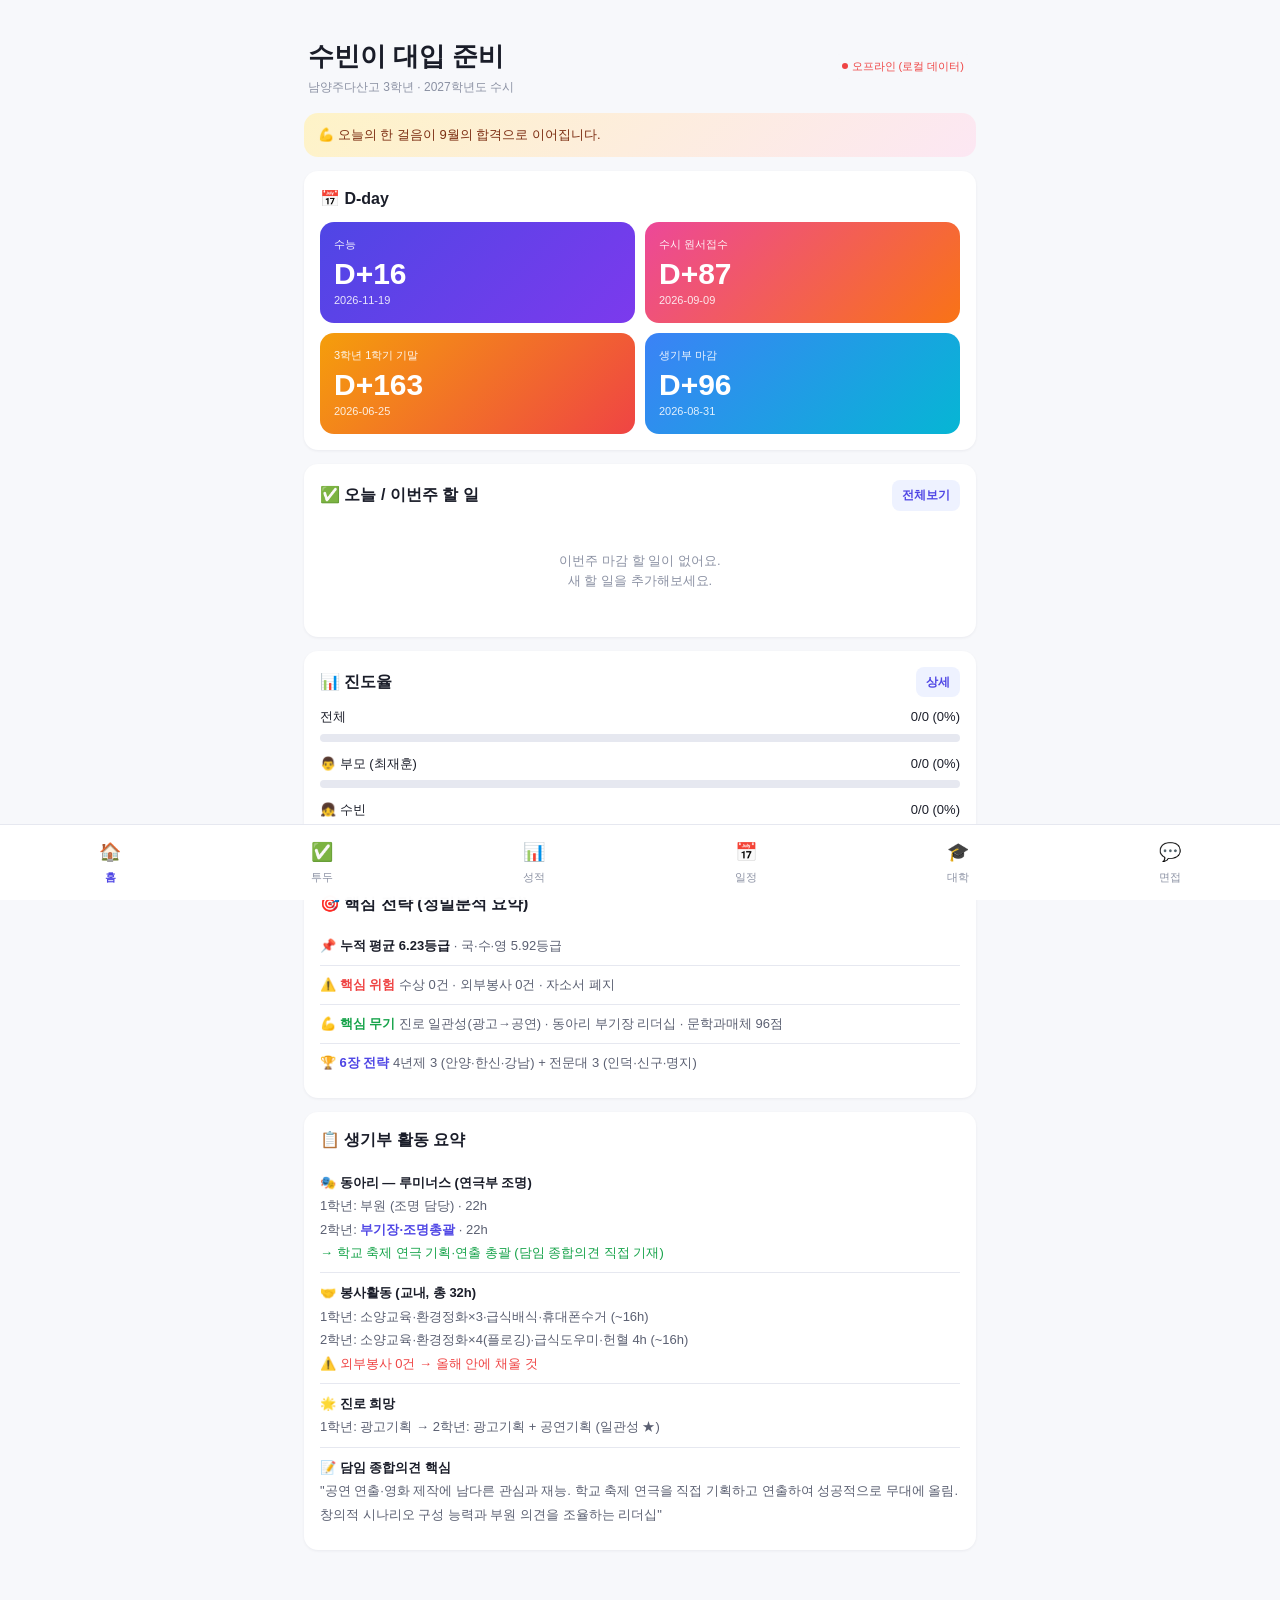
==== index.html @ b7d8e7b8 "feat: 생기부 활동·봉사 반영, 정시 섹션·대학목록 추가, 전문대/4년제 구분 표기" ====
<!doctype html>
<html lang="ko">
<head>
<meta charset="utf-8">
<meta name="viewport" content="width=device-width, initial-scale=1, viewport-fit=cover">
<meta name="theme-color" content="#4f46e5">
<title>수빈 대입 준비</title>
<link rel="stylesheet" href="css/style.css">
<link rel="manifest" href="manifest.json">
<link rel="icon" href="data:image/svg+xml,<svg xmlns='http://www.w3.org/2000/svg' viewBox='0 0 100 100'><text y='80' font-size='80'>🎓</text></svg>">
</head>
<body>
<main class="app">

  <div class="motivate" id="motivate"></div>

  <div class="card">
    <h2>📅 D-day</h2>
    <div class="dday-grid" id="dday-grid"></div>
  </div>

  <div class="card">
    <div class="card-title-row">
      <h2>✅ 오늘 / 이번주 할 일</h2>
      <a href="todo.html" class="btn btn-soft btn-sm">전체보기</a>
    </div>
    <div id="today-todos"></div>
  </div>

  <div class="card">
    <div class="card-title-row">
      <h2>📊 진도율</h2>
      <a href="grades.html" class="btn btn-soft btn-sm">상세</a>
    </div>
    <div id="progress-list"></div>
  </div>

  <div class="card">
    <div class="card-title-row">
      <h2>🎯 핵심 전략 (정밀분석 요약)</h2>
    </div>
    <div style="font-size:13px; line-height:1.7; color:var(--c-text-soft);">
      <div style="padding:8px 0; border-bottom:1px solid var(--c-border);">
        <strong style="color:var(--c-text);">📌 누적 평균 6.23등급</strong> · 국·수·영 5.92등급
      </div>
      <div style="padding:8px 0; border-bottom:1px solid var(--c-border);">
        <strong style="color:var(--c-danger);">⚠️ 핵심 위험</strong> 수상 0건 · 외부봉사 0건 · 자소서 폐지
      </div>
      <div style="padding:8px 0; border-bottom:1px solid var(--c-border);">
        <strong style="color:var(--c-success);">💪 핵심 무기</strong> 진로 일관성(광고→공연) · 동아리 부기장 리더십 · 문학과매체 96점
      </div>
      <div style="padding:8px 0;">
        <strong style="color:var(--c-primary);">🏆 6장 전략</strong> 4년제 3 (안양·한신·강남) + 전문대 3 (인덕·신구·명지)
      </div>
    </div>
  </div>

  <div class="card">
    <h2>📋 생기부 활동 요약</h2>
    <div style="font-size:13px; line-height:1.8; color:var(--c-text-soft);">
      <div style="padding:8px 0; border-bottom:1px solid var(--c-border);">
        <strong style="color:var(--c-text);">🎭 동아리 — 루미너스 (연극부 조명)</strong><br>
        1학년: 부원 (조명 담당) · 22h<br>
        2학년: <span style="color:var(--c-primary); font-weight:600;">부기장·조명총괄</span> · 22h<br>
        <span style="color:var(--c-success);">→ 학교 축제 연극 기획·연출 총괄 (담임 종합의견 직접 기재)</span>
      </div>
      <div style="padding:8px 0; border-bottom:1px solid var(--c-border);">
        <strong style="color:var(--c-text);">🤝 봉사활동 (교내, 총 32h)</strong><br>
        1학년: 소양교육·환경정화×3·급식배식·휴대폰수거 (~16h)<br>
        2학년: 소양교육·환경정화×4(플로깅)·급식도우미·헌혈 4h (~16h)<br>
        <span style="color:var(--c-danger);">⚠️ 외부봉사 0건 → 올해 안에 채울 것</span>
      </div>
      <div style="padding:8px 0; border-bottom:1px solid var(--c-border);">
        <strong style="color:var(--c-text);">🌟 진로 희망</strong><br>
        1학년: 광고기획 → 2학년: 광고기획 + 공연기획 (일관성 ★)
      </div>
      <div style="padding:8px 0;">
        <strong style="color:var(--c-text);">📝 담임 종합의견 핵심</strong><br>
        "공연 연출·영화 제작에 남다른 관심과 재능. 학교 축제 연극을 직접 기획하고 연출하여 성공적으로 무대에 올림. 창의적 시나리오 구성 능력과 부원 의견을 조율하는 리더십"
      </div>
    </div>
  </div>

</main>

<script src="js/config.js"></script>
<script src="js/app.js"></script>
<script>
(async function() {
  App.renderHeader('수빈이 대입 준비', '남양주다산고 3학년 · 2027학년도 수시');
  App.renderTabbar('home');

  // 동기부여 메시지
  const motivates = [
    '💪 오늘의 한 걸음이 9월의 합격으로 이어집니다.',
    '🌱 6등급도 진로 스토리가 있으면 충분합니다.',
    '✨ 엄마·아빠가 함께 가는 길이에요. 혼자가 아닙니다.',
    '🎯 면접이 곧 자소서. 준비된 만큼 보입니다.',
    '📚 어제보다 한 줄만 더 — 그게 기적의 시작.'
  ];
  document.getElementById('motivate').textContent =
    motivates[new Date().getDate() % motivates.length];

  // D-day
  const ddays = [
    { lbl: '수능', date: CONFIG.EXAM_DATE, cls: 'dday' },
    { lbl: '수시 원서접수', date: CONFIG.WONSEO_DATE, cls: 'dday alt' },
    { lbl: '3학년 1학기 기말', date: CONFIG.GIMAL_DATE, cls: 'dday warn' },
    { lbl: '생기부 마감', date: CONFIG.SAENGGIBU_DEADLINE, cls: 'dday cool' }
  ];
  document.getElementById('dday-grid').innerHTML = ddays.map(d => {
    const n = App.daysTo(d.date);
    const tag = n > 0 ? `D-${n}` : n === 0 ? 'D-DAY' : `D+${-n}`;
    return `<div class="${d.cls}">
      <div class="dday-label">${d.lbl}</div>
      <div class="dday-num">${tag}</div>
      <div class="dday-date">${d.date}</div>
    </div>`;
  }).join('');

  // 오늘/이번주 할 일
  const todos = await App.load('todos');
  const today = new Date(); today.setHours(0,0,0,0);
  const wk = new Date(today); wk.setDate(today.getDate() + 7);
  const upcoming = (todos || [])
    .filter(t => !(t.done === true || t.done === 'TRUE' || t.done === 'true'))
    .filter(t => {
      if (!t.due) return false;
      const d = new Date(t.due);
      return d >= today && d <= wk;
    })
    .sort((a,b) => new Date(a.due) - new Date(b.due))
    .slice(0, 6);
  const tEl = document.getElementById('today-todos');
  if (!upcoming.length) {
    tEl.innerHTML = '<div class="empty">이번주 마감 할 일이 없어요.<br>새 할 일을 추가해보세요.</div>';
  } else {
    tEl.innerHTML = upcoming.map(t => {
      const dleft = App.daysTo(t.due);
      const tagCls = dleft <= 1 ? 'tag-urgent' : dleft <= 3 ? 'tag-soon' : 'tag-normal';
      const tagTxt = dleft === 0 ? '오늘' : dleft < 0 ? `${-dleft}일 지남` : `D-${dleft}`;
      return `<div class="todo-item">
        <div class="todo-content">
          <div class="todo-title">${t.title}</div>
          <div class="todo-meta">
            <span class="tag tag-cat">${t.who}</span>
            <span class="tag tag-cat">${t.category || ''}</span>
            <span class="tag ${tagCls}">${tagTxt}</span>
          </div>
        </div>
      </div>`;
    }).join('');
  }

  // 진도율 (부모 / 수빈 / 카테고리별)
  const total = todos.length;
  const done = todos.filter(t => t.done === true || t.done === 'TRUE' || t.done === 'true').length;
  const byWho = {
    '부모': todos.filter(t => t.who === '부모'),
    '수빈': todos.filter(t => t.who === '수빈')
  };
  const rows = [
    ['전체', done, total],
    ['👨 부모 (최재훈)', byWho['부모'].filter(t => t.done === true || t.done === 'TRUE' || t.done === 'true').length, byWho['부모'].length],
    ['👧 수빈', byWho['수빈'].filter(t => t.done === true || t.done === 'TRUE' || t.done === 'true').length, byWho['수빈'].length]
  ];
  document.getElementById('progress-list').innerHTML = rows.map(([lbl, d, t]) => {
    const pct = t ? Math.round(d / t * 100) : 0;
    return `<div style="margin-bottom:12px;">
      <div class="progress-row"><span>${lbl}</span><span>${d}/${t} (${pct}%)</span></div>
      <div class="progress-bar"><div class="progress-fill" style="width:${pct}%"></div></div>
    </div>`;
  }).join('');
})();
</script>
</body>
</html>
---- css/style.css ----
/* ===== 디자인 토큰 ===== */
:root {
  --c-bg: #f7f8fb;
  --c-card: #ffffff;
  --c-text: #1a1d29;
  --c-text-soft: #5b6072;
  --c-text-mute: #8b91a3;
  --c-border: #e6e8f0;
  --c-primary: #4f46e5;
  --c-primary-soft: #eef2ff;
  --c-success: #16a34a;
  --c-warn: #f59e0b;
  --c-danger: #ef4444;
  --c-pink: #ec4899;
  --c-blue: #3b82f6;
  --shadow-sm: 0 1px 3px rgba(20, 24, 50, 0.06);
  --shadow-md: 0 4px 16px rgba(20, 24, 50, 0.08);
  --r-sm: 8px;
  --r-md: 14px;
  --r-lg: 20px;
}

* { box-sizing: border-box; }
html, body {
  margin: 0; padding: 0;
  background: var(--c-bg);
  color: var(--c-text);
  font-family: -apple-system, BlinkMacSystemFont, "Pretendard", "Apple SD Gothic Neo", "Noto Sans KR", sans-serif;
  font-size: 15px;
  line-height: 1.55;
  -webkit-tap-highlight-color: transparent;
}
a { color: inherit; text-decoration: none; }
button { font-family: inherit; cursor: pointer; }
input, textarea, select { font-family: inherit; font-size: 15px; }

/* ===== 레이아웃 ===== */
.app {
  max-width: 720px;
  margin: 0 auto;
  padding: 16px 14px 90px;
  min-height: 100vh;
}
.header {
  display: flex; align-items: center; justify-content: space-between;
  padding: 8px 4px 16px;
}
.header-title { font-size: 22px; font-weight: 700; }
.header-sub { font-size: 12px; color: var(--c-text-mute); margin-top: 2px; }

/* ===== 하단 탭바 ===== */
.tabbar {
  position: fixed; left: 0; right: 0; bottom: 0;
  background: rgba(255,255,255,0.96);
  backdrop-filter: blur(12px);
  border-top: 1px solid var(--c-border);
  display: flex; justify-content: space-around;
  padding: 6px 4px calc(6px + env(safe-area-inset-bottom));
  z-index: 50;
}
.tabbar a {
  flex: 1;
  display: flex; flex-direction: column; align-items: center; gap: 2px;
  padding: 8px 2px;
  font-size: 11px; color: var(--c-text-mute);
  border-radius: 10px;
}
.tabbar a .ic { font-size: 18px; }
.tabbar a.active { color: var(--c-primary); font-weight: 600; }

/* ===== 카드 ===== */
.card {
  background: var(--c-card);
  border-radius: var(--r-md);
  padding: 16px;
  box-shadow: var(--shadow-sm);
  margin-bottom: 14px;
}
.card h2 { margin: 0 0 10px; font-size: 16px; }
.card-title-row {
  display: flex; align-items: center; justify-content: space-between;
  margin-bottom: 10px;
}
.card-title-row h2 { margin: 0; }

/* ===== D-day ===== */
.dday-grid { display: grid; grid-template-columns: 1fr 1fr; gap: 10px; }
.dday {
  background: linear-gradient(135deg, var(--c-primary) 0%, #7c3aed 100%);
  color: #fff; border-radius: var(--r-md); padding: 14px;
}
.dday.alt { background: linear-gradient(135deg, var(--c-pink) 0%, #f97316 100%); }
.dday.warn { background: linear-gradient(135deg, var(--c-warn) 0%, #ef4444 100%); }
.dday.cool { background: linear-gradient(135deg, var(--c-blue) 0%, #06b6d4 100%); }
.dday-label { font-size: 11px; opacity: 0.92; }
.dday-num { font-size: 30px; font-weight: 800; line-height: 1.1; margin-top: 4px; }
.dday-date { font-size: 11px; opacity: 0.86; margin-top: 2px; }

/* ===== 진도율 ===== */
.progress-row { display: flex; justify-content: space-between; margin-bottom: 6px; font-size: 13px; }
.progress-bar {
  width: 100%; height: 8px; border-radius: 4px;
  background: var(--c-border); overflow: hidden;
}
.progress-fill {
  height: 100%; background: var(--c-primary);
  transition: width 0.4s ease;
}

/* ===== 투두 ===== */
.tab-toggle {
  display: flex; gap: 6px;
  background: var(--c-primary-soft);
  border-radius: 12px; padding: 4px;
  margin-bottom: 14px;
}
.tab-toggle button {
  flex: 1; padding: 9px 0;
  border: none; background: transparent;
  font-weight: 600; font-size: 14px;
  border-radius: 8px;
  color: var(--c-text-soft);
  transition: all 0.2s;
}
.tab-toggle button.active {
  background: #fff;
  color: var(--c-primary);
  box-shadow: var(--shadow-sm);
}

.todo-item {
  display: flex; align-items: flex-start; gap: 10px;
  padding: 12px 0;
  border-bottom: 1px solid var(--c-border);
}
.todo-item:last-child { border-bottom: none; }
.todo-check {
  flex-shrink: 0;
  width: 22px; height: 22px;
  border-radius: 6px;
  border: 2px solid var(--c-border);
  display: flex; align-items: center; justify-content: center;
  cursor: pointer;
  background: #fff;
  margin-top: 1px;
}
.todo-check.checked {
  background: var(--c-primary);
  border-color: var(--c-primary);
  color: #fff;
}
.todo-content { flex: 1; min-width: 0; }
.todo-title { font-size: 14px; font-weight: 500; }
.todo-item.done .todo-title { color: var(--c-text-mute); text-decoration: line-through; }
.todo-meta { font-size: 11px; color: var(--c-text-mute); margin-top: 3px; display: flex; gap: 6px; align-items: center; flex-wrap: wrap; }
.tag {
  display: inline-block; padding: 2px 7px; border-radius: 8px;
  font-size: 10px; font-weight: 600;
}
.tag-urgent { background: #fee2e2; color: #b91c1c; }
.tag-soon { background: #fef3c7; color: #92400e; }
.tag-normal { background: #e0e7ff; color: #3730a3; }
.tag-done { background: #dcfce7; color: #166534; }
.tag-cat { background: #f3f4f6; color: #4b5563; }

.todo-add-row {
  display: flex; gap: 8px; margin-top: 10px;
}
.todo-add-row input {
  flex: 1; padding: 10px 12px;
  border: 1px solid var(--c-border); border-radius: 8px;
  background: #fff;
}
.btn {
  padding: 10px 16px;
  border: none; border-radius: 8px;
  background: var(--c-primary); color: #fff;
  font-weight: 600; font-size: 14px;
}
.btn-soft { background: var(--c-primary-soft); color: var(--c-primary); }
.btn-ghost { background: transparent; color: var(--c-text-soft); border: 1px solid var(--c-border); }
.btn-sm { padding: 6px 10px; font-size: 12px; }

/* ===== 성적 ===== */
.grade-grid { display: grid; grid-template-columns: 1fr 1fr; gap: 10px; }
.grade-box {
  background: var(--c-primary-soft); border-radius: var(--r-md);
  padding: 12px; text-align: center;
}
.grade-box .lbl { font-size: 11px; color: var(--c-text-soft); }
.grade-box .val { font-size: 22px; font-weight: 800; color: var(--c-primary); }
.grade-table { width: 100%; border-collapse: collapse; font-size: 13px; }
.grade-table th, .grade-table td {
  padding: 8px 6px; border-bottom: 1px solid var(--c-border);
  text-align: center;
}
.grade-table th { background: #f9fafb; font-size: 12px; color: var(--c-text-soft); }
.grade-table td.subj { text-align: left; font-weight: 500; }
.g-good { color: var(--c-success); font-weight: 700; }
.g-mid { color: var(--c-warn); font-weight: 700; }
.g-bad { color: var(--c-danger); font-weight: 700; }

.chart-wrap { position: relative; height: 220px; }

/* ===== 캘린더 ===== */
.cal-nav { display: flex; justify-content: space-between; align-items: center; margin-bottom: 10px; }
.cal-nav button { background: transparent; border: 1px solid var(--c-border); border-radius: 8px; padding: 6px 12px; }
.cal-grid { display: grid; grid-template-columns: repeat(7, 1fr); gap: 4px; }
.cal-cell {
  aspect-ratio: 1;
  background: #fff;
  border: 1px solid var(--c-border);
  border-radius: 8px;
  padding: 4px;
  font-size: 11px;
  position: relative;
  display: flex; flex-direction: column;
}
.cal-cell.today { background: var(--c-primary); color: #fff; border-color: var(--c-primary); }
.cal-cell .dot { width: 5px; height: 5px; border-radius: 50%; background: var(--c-primary); position: absolute; bottom: 4px; left: 50%; transform: translateX(-50%); }
.cal-cell.today .dot { background: #fff; }
.cal-cell.empty { background: transparent; border: none; }
.cal-head { display: grid; grid-template-columns: repeat(7, 1fr); gap: 4px; margin-bottom: 4px; }
.cal-head div { text-align: center; font-size: 11px; color: var(--c-text-mute); padding: 4px; }
.cal-sat { color: var(--c-blue); }
.cal-sun { color: var(--c-danger); }

/* ===== 대학 카드 ===== */
.univ-card {
  background: #fff; border-radius: var(--r-md); padding: 16px;
  border-left: 4px solid var(--c-primary);
  margin-bottom: 12px; box-shadow: var(--shadow-sm);
}
.univ-card.tier-soshin { border-left-color: var(--c-pink); }
.univ-card.tier-jeokjeong { border-left-color: var(--c-warn); }
.univ-card.tier-anjun { border-left-color: var(--c-success); }
.univ-head { display: flex; justify-content: space-between; align-items: flex-start; gap: 8px; }
.univ-name { font-size: 17px; font-weight: 700; }
.univ-major { font-size: 13px; color: var(--c-text-soft); margin-top: 2px; }
.univ-tier {
  font-size: 11px; padding: 4px 8px; border-radius: 8px;
  font-weight: 700; flex-shrink: 0;
}
.tier-soshin .univ-tier { background: #fce7f3; color: #be185d; }
.tier-jeokjeong .univ-tier { background: #fef3c7; color: #92400e; }
.tier-anjun .univ-tier { background: #dcfce7; color: #166534; }
.univ-info { display: grid; grid-template-columns: 1fr 1fr; gap: 8px; margin-top: 10px; font-size: 12px; }
.univ-info .lbl { color: var(--c-text-mute); }
.univ-info .val { font-weight: 600; }
.univ-note { margin-top: 10px; font-size: 12px; color: var(--c-text-soft); padding: 8px 10px; background: #f9fafb; border-radius: 8px; }

/* ===== 면접 Q&A ===== */
.qa-item {
  background: #fff; border-radius: var(--r-md); padding: 14px;
  margin-bottom: 10px; box-shadow: var(--shadow-sm);
}
.qa-q { font-weight: 700; font-size: 14px; margin-bottom: 6px; }
.qa-q::before { content: "Q. "; color: var(--c-primary); }
.qa-a { font-size: 13px; color: var(--c-text-soft); line-height: 1.7; padding-left: 18px; position: relative; }
.qa-a::before { content: "A."; color: var(--c-pink); font-weight: 700; position: absolute; left: 0; }
.qa-tag { display: inline-block; font-size: 10px; padding: 2px 7px; background: #f3f4f6; border-radius: 6px; color: var(--c-text-soft); margin-top: 6px; }

/* ===== 동기부여 띠 ===== */
.motivate {
  background: linear-gradient(135deg, #fef3c7, #fce7f3);
  border-radius: var(--r-md); padding: 12px 14px;
  font-size: 13px; color: #7c2d12;
  margin-bottom: 14px;
}

/* ===== 동기화 상태 ===== */
.sync-status {
  display: inline-flex; align-items: center; gap: 4px;
  font-size: 11px; color: var(--c-text-mute);
  padding: 4px 8px; background: var(--c-bg); border-radius: 6px;
}
.sync-status.ok { color: var(--c-success); }
.sync-status.err { color: var(--c-danger); }
.sync-dot { width: 6px; height: 6px; border-radius: 50%; background: currentColor; }

/* 빈 상태 */
.empty {
  text-align: center; padding: 30px 10px;
  color: var(--c-text-mute); font-size: 13px;
}

/* 데스크탑에서도 깔끔하게 */
@media (min-width: 768px) {
  .app { padding: 28px 24px 90px; }
  .header-title { font-size: 26px; }
  body { font-size: 16px; }
}

/* 다크모드 (시스템 따라가기) */
@media (prefers-color-scheme: dark) {
  :root {
    --c-bg: #0f1117;
    --c-card: #1a1d29;
    --c-text: #e6e8f0;
    --c-text-soft: #9ca3af;
    --c-text-mute: #6b7280;
    --c-border: #2a2e3d;
    --c-primary-soft: #1e1b4b;
  }
  .tabbar { background: rgba(15, 17, 23, 0.96); }
  .grade-table th { background: #15171f; }
  .univ-note, .empty { background: #15171f; }
  .cal-cell { background: #15171f; }
  .todo-add-row input, .btn-ghost { background: #15171f; color: var(--c-text); }
}
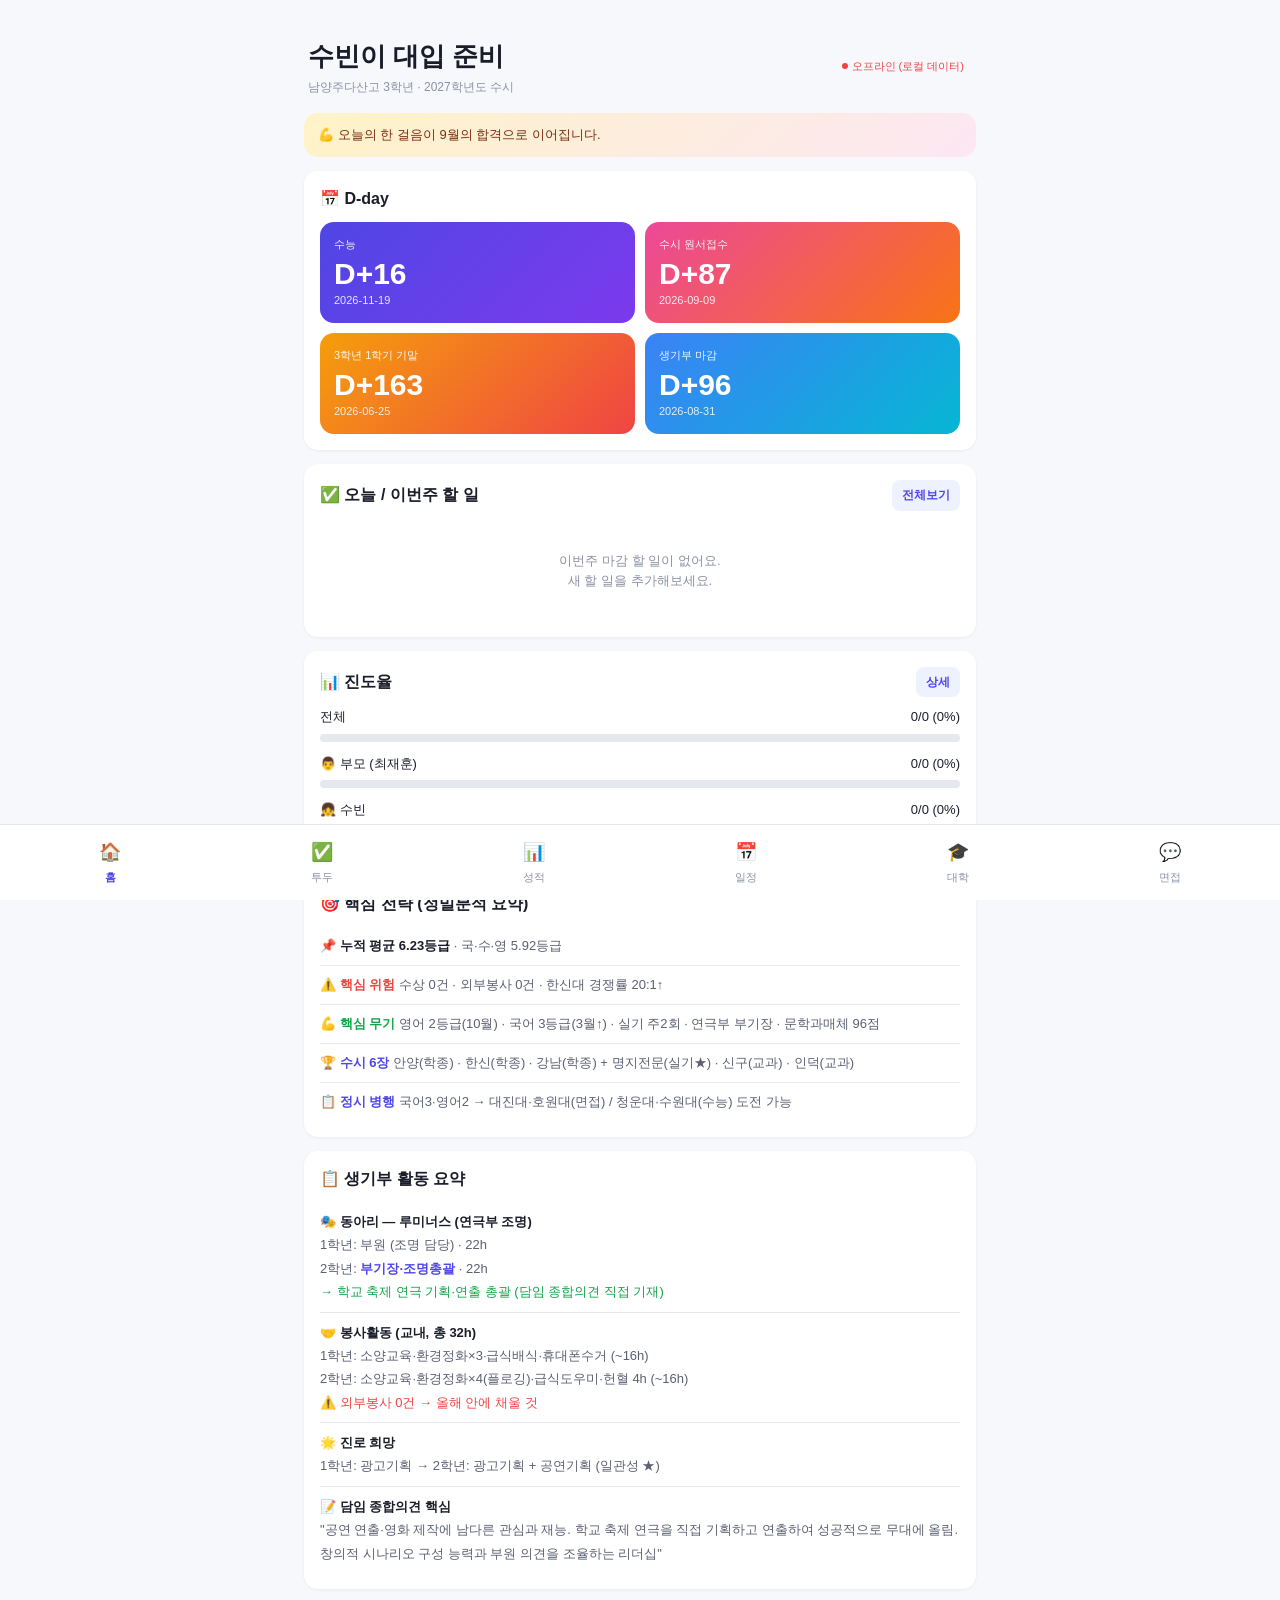
==== commit deaca1c9: "feat: 모의고사 성적 반영, 실기 전략 추가, 대학별 실제 입시 분석" ====
--- a/index.html
+++ b/index.html
@@ -44,13 +44,16 @@
         <strong style="color:var(--c-text);">📌 누적 평균 6.23등급</strong> · 국·수·영 5.92등급
       </div>
       <div style="padding:8px 0; border-bottom:1px solid var(--c-border);">
-        <strong style="color:var(--c-danger);">⚠️ 핵심 위험</strong> 수상 0건 · 외부봉사 0건 · 자소서 폐지
+        <strong style="color:var(--c-danger);">⚠️ 핵심 위험</strong> 수상 0건 · 외부봉사 0건 · 한신대 경쟁률 20:1↑
       </div>
       <div style="padding:8px 0; border-bottom:1px solid var(--c-border);">
-        <strong style="color:var(--c-success);">💪 핵심 무기</strong> 진로 일관성(광고→공연) · 동아리 부기장 리더십 · 문학과매체 96점
+        <strong style="color:var(--c-success);">💪 핵심 무기</strong> 영어 2등급(10월) · 국어 3등급(3월↑) · 실기 주2회 · 연극부 부기장 · 문학과매체 96점
+      </div>
+      <div style="padding:8px 0; border-bottom:1px solid var(--c-border);">
+        <strong style="color:var(--c-primary);">🏆 수시 6장</strong> 안양(학종) · 한신(학종) · 강남(학종) + 명지전문(실기★) · 신구(교과) · 인덕(교과)
       </div>
       <div style="padding:8px 0;">
-        <strong style="color:var(--c-primary);">🏆 6장 전략</strong> 4년제 3 (안양·한신·강남) + 전문대 3 (인덕·신구·명지)
+        <strong style="color:var(--c-primary);">📋 정시 병행</strong> 국어3·영어2 → 대진대·호원대(면접) / 청운대·수원대(수능) 도전 가능
       </div>
     </div>
   </div>
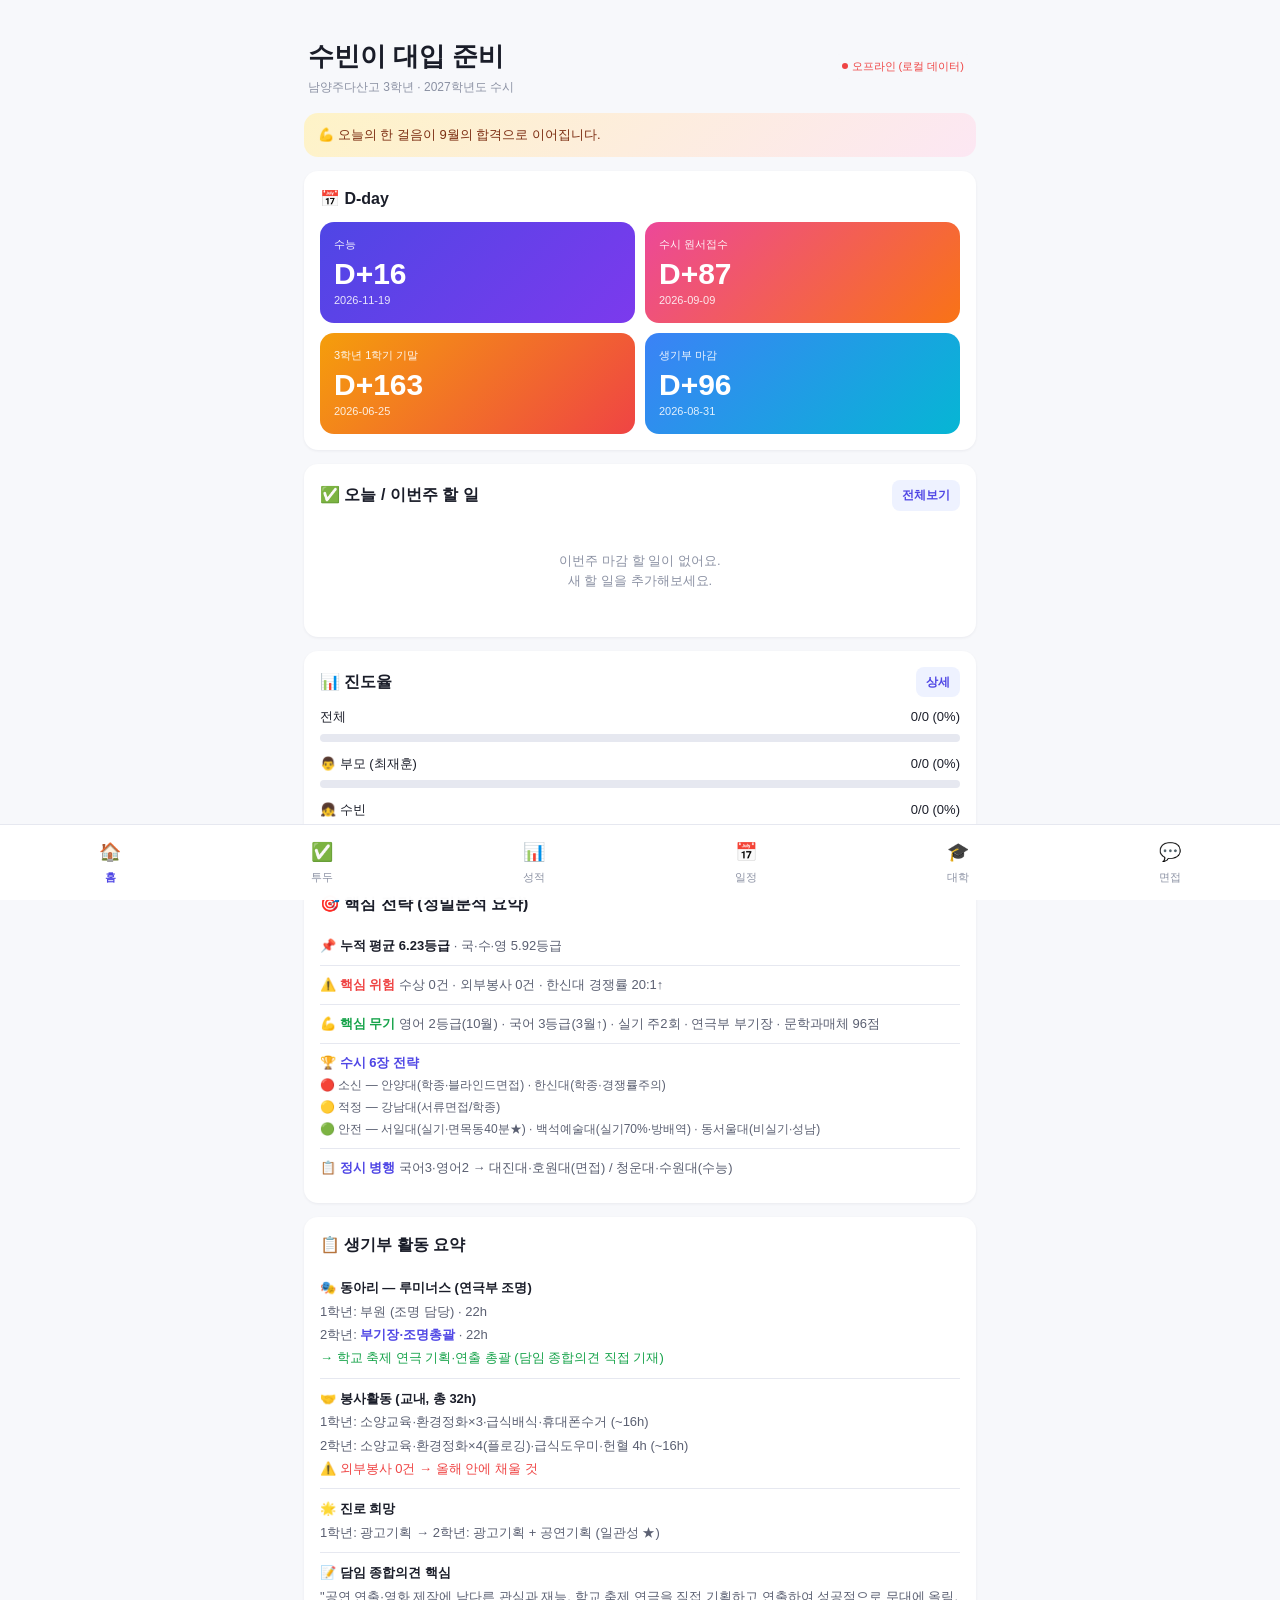
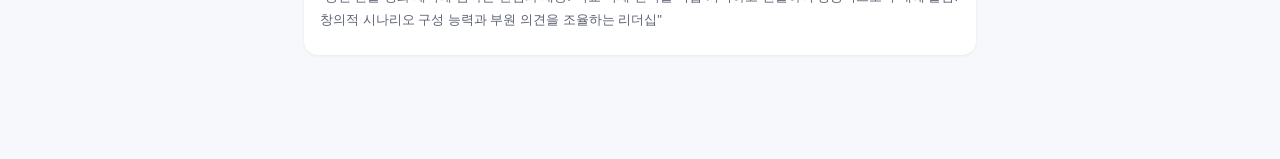
==== commit cdf49e13: "feat: 6장 전략 전면 개정 (서일대·백석예술대·동서울대 추가, 위치·통학시간 반영)" ====
--- a/index.html
+++ b/index.html
@@ -50,10 +50,13 @@
         <strong style="color:var(--c-success);">💪 핵심 무기</strong> 영어 2등급(10월) · 국어 3등급(3월↑) · 실기 주2회 · 연극부 부기장 · 문학과매체 96점
       </div>
       <div style="padding:8px 0; border-bottom:1px solid var(--c-border);">
-        <strong style="color:var(--c-primary);">🏆 수시 6장</strong> 안양(학종) · 한신(학종) · 강남(학종) + 명지전문(실기★) · 신구(교과) · 인덕(교과)
+        <strong style="color:var(--c-primary);">🏆 수시 6장 전략</strong><br>
+        <span style="font-size:12px;">🔴 소신 — 안양대(학종·블라인드면접) · 한신대(학종·경쟁률주의)<br>
+        🟡 적정 — 강남대(서류면접/학종)<br>
+        🟢 안전 — 서일대(실기·면목동40분★) · 백석예술대(실기70%·방배역) · 동서울대(비실기·성남)</span>
       </div>
       <div style="padding:8px 0;">
-        <strong style="color:var(--c-primary);">📋 정시 병행</strong> 국어3·영어2 → 대진대·호원대(면접) / 청운대·수원대(수능) 도전 가능
+        <strong style="color:var(--c-primary);">📋 정시 병행</strong> 국어3·영어2 → 대진대·호원대(면접) / 청운대·수원대(수능)
       </div>
     </div>
   </div>
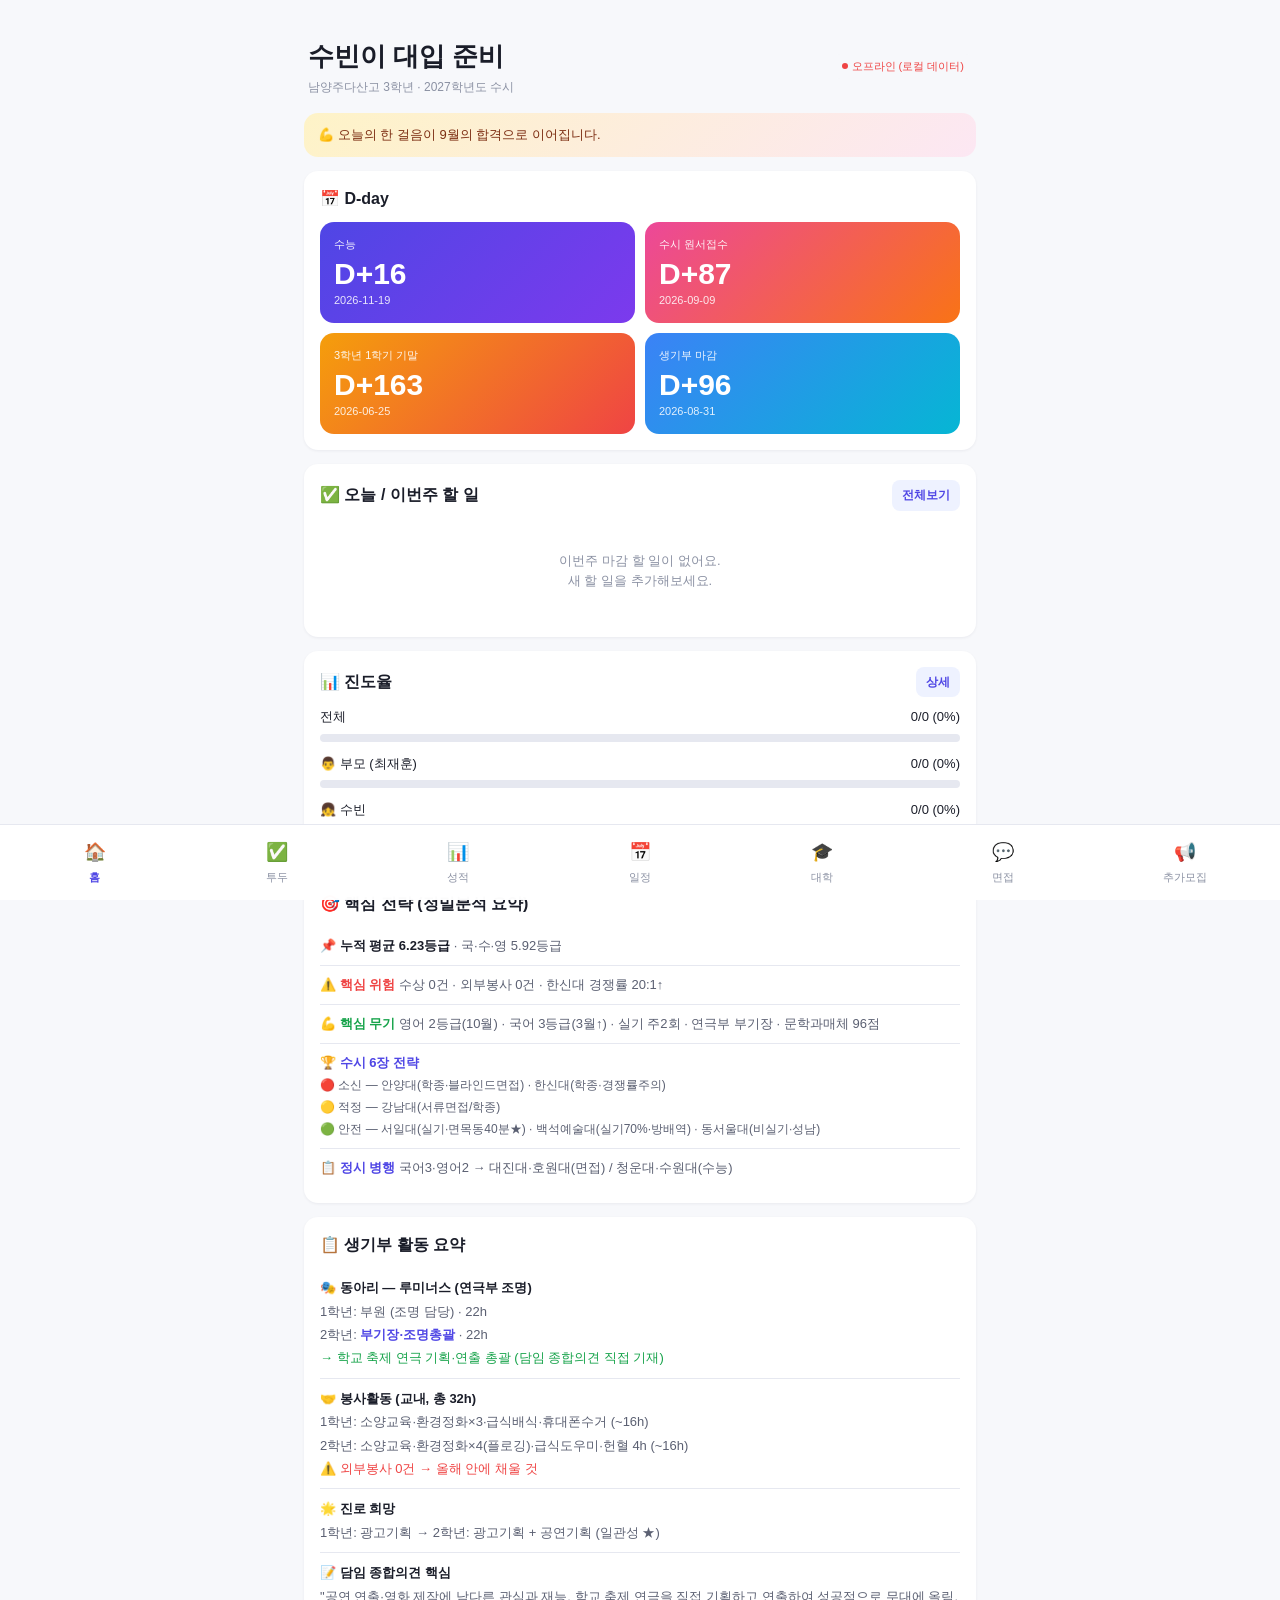
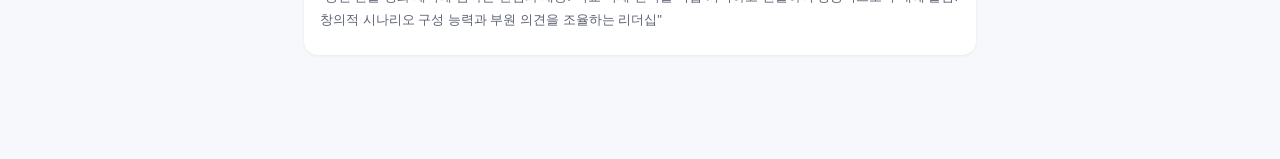
==== commit 2a4e9271: "전국 대학 추가모집 알리미 페이지 추가 학과·지역 무관하게 전국 대학 추가모집 공고를 모아 보여주는 supplementary.html 신설 — 지역/최신순 필터, 전형절차·접수기간" ====
--- a/index.html
+++ b/index.html
@@ -14,6 +14,14 @@
 
   <div class="motivate" id="motivate"></div>
 
+  <div class="card" id="supp-alert" hidden style="background:#fef2f2; border:1px solid #fecaca;">
+    <div class="card-title-row">
+      <h2 style="color:#991b1b;">📢 새 추가모집 공고</h2>
+      <a href="supplementary.html" class="btn btn-soft btn-sm">확인하기</a>
+    </div>
+    <div id="supp-alert-body" style="font-size:13px; color:#7f1d1d;"></div>
+  </div>
+
   <div class="card">
     <h2>📅 D-day</h2>
     <div class="dday-grid" id="dday-grid"></div>
@@ -106,6 +114,20 @@
   ];
   document.getElementById('motivate').textContent =
     motivates[new Date().getDate() % motivates.length];
+
+  // 새 추가모집 공고 배너 (최근 2일 내 발견된 공고가 있으면 표시)
+  const supp = await App.load('supplementary');
+  const newSupp = (supp || []).filter(s => {
+    if (!s.foundDate) return false;
+    const d = App.daysTo(s.foundDate);
+    return d <= 0 && d >= -1;
+  });
+  if (newSupp.length) {
+    document.getElementById('supp-alert').hidden = false;
+    document.getElementById('supp-alert-body').textContent =
+      newSupp.slice(0, 3).map(s => `${s.university}(${s.region || '-'})`).join(', ') +
+      (newSupp.length > 3 ? ` 외 ${newSupp.length - 3}건` : '') + ' 새 추가모집 공고가 올라왔어요.';
+  }
 
   // D-day
   const ddays = [
--- a/css/style.css
+++ b/css/style.css
@@ -29,6 +29,8 @@
   font-size: 15px;
   line-height: 1.55;
   -webkit-tap-highlight-color: transparent;
+  overflow-x: hidden;
+  width: 100%;
 }
 a { color: inherit; text-decoration: none; }
 button { font-family: inherit; cursor: pointer; }
@@ -84,7 +86,7 @@
 .card-title-row h2 { margin: 0; }
 
 /* ===== D-day ===== */
-.dday-grid { display: grid; grid-template-columns: 1fr 1fr; gap: 10px; }
+.dday-grid { display: grid; grid-template-columns: minmax(0,1fr) minmax(0,1fr); gap: 10px; }
 .dday {
   background: linear-gradient(135deg, var(--c-primary) 0%, #7c3aed 100%);
   color: #fff; border-radius: var(--r-md); padding: 14px;
@@ -152,7 +154,8 @@
 .todo-content { flex: 1; min-width: 0; }
 .todo-title { font-size: 14px; font-weight: 500; }
 .todo-item.done .todo-title { color: var(--c-text-mute); text-decoration: line-through; }
-.todo-meta { font-size: 11px; color: var(--c-text-mute); margin-top: 3px; display: flex; gap: 6px; align-items: center; flex-wrap: wrap; }
+.todo-meta { font-size: 11px; color: var(--c-text-mute); margin-top: 3px; display: flex; gap: 6px; align-items: center; flex-wrap: wrap; max-width: 100%; }
+.todo-meta > * { overflow-wrap: anywhere; }
 .tag {
   display: inline-block; padding: 2px 7px; border-radius: 8px;
   font-size: 10px; font-weight: 600;
@@ -182,7 +185,7 @@
 .btn-sm { padding: 6px 10px; font-size: 12px; }
 
 /* ===== 성적 ===== */
-.grade-grid { display: grid; grid-template-columns: 1fr 1fr; gap: 10px; }
+.grade-grid { display: grid; grid-template-columns: minmax(0,1fr) minmax(0,1fr); gap: 10px; }
 .grade-box {
   background: var(--c-primary-soft); border-radius: var(--r-md);
   padding: 12px; text-align: center;
@@ -205,9 +208,16 @@
 /* ===== 캘린더 ===== */
 .cal-nav { display: flex; justify-content: space-between; align-items: center; margin-bottom: 10px; }
 .cal-nav button { background: transparent; border: 1px solid var(--c-border); border-radius: 8px; padding: 6px 12px; }
-.cal-grid { display: grid; grid-template-columns: repeat(7, 1fr); gap: 4px; }
+.cal-grid {
+  display: grid;
+  grid-template-columns: repeat(7, minmax(0, 1fr));
+  gap: 4px;
+  width: 100%;
+  min-width: 0;
+}
 .cal-cell {
   aspect-ratio: 1;
+  min-width: 0;
   background: #fff;
   border: 1px solid var(--c-border);
   border-radius: 8px;
@@ -215,12 +225,20 @@
   font-size: 11px;
   position: relative;
   display: flex; flex-direction: column;
+  overflow: hidden;
 }
 .cal-cell.today { background: var(--c-primary); color: #fff; border-color: var(--c-primary); }
 .cal-cell .dot { width: 5px; height: 5px; border-radius: 50%; background: var(--c-primary); position: absolute; bottom: 4px; left: 50%; transform: translateX(-50%); }
 .cal-cell.today .dot { background: #fff; }
 .cal-cell.empty { background: transparent; border: none; }
-.cal-head { display: grid; grid-template-columns: repeat(7, 1fr); gap: 4px; margin-bottom: 4px; }
+.cal-head {
+  display: grid;
+  grid-template-columns: repeat(7, minmax(0, 1fr));
+  gap: 4px;
+  margin-bottom: 4px;
+  width: 100%;
+  min-width: 0;
+}
 .cal-head div { text-align: center; font-size: 11px; color: var(--c-text-mute); padding: 4px; }
 .cal-sat { color: var(--c-blue); }
 .cal-sun { color: var(--c-danger); }
@@ -244,7 +262,7 @@
 .tier-soshin .univ-tier { background: #fce7f3; color: #be185d; }
 .tier-jeokjeong .univ-tier { background: #fef3c7; color: #92400e; }
 .tier-anjun .univ-tier { background: #dcfce7; color: #166534; }
-.univ-info { display: grid; grid-template-columns: 1fr 1fr; gap: 8px; margin-top: 10px; font-size: 12px; }
+.univ-info { display: grid; grid-template-columns: minmax(0,1fr) minmax(0,1fr); gap: 8px; margin-top: 10px; font-size: 12px; }
 .univ-info .lbl { color: var(--c-text-mute); }
 .univ-info .val { font-weight: 600; }
 .univ-note { margin-top: 10px; font-size: 12px; color: var(--c-text-soft); padding: 8px 10px; background: #f9fafb; border-radius: 8px; }
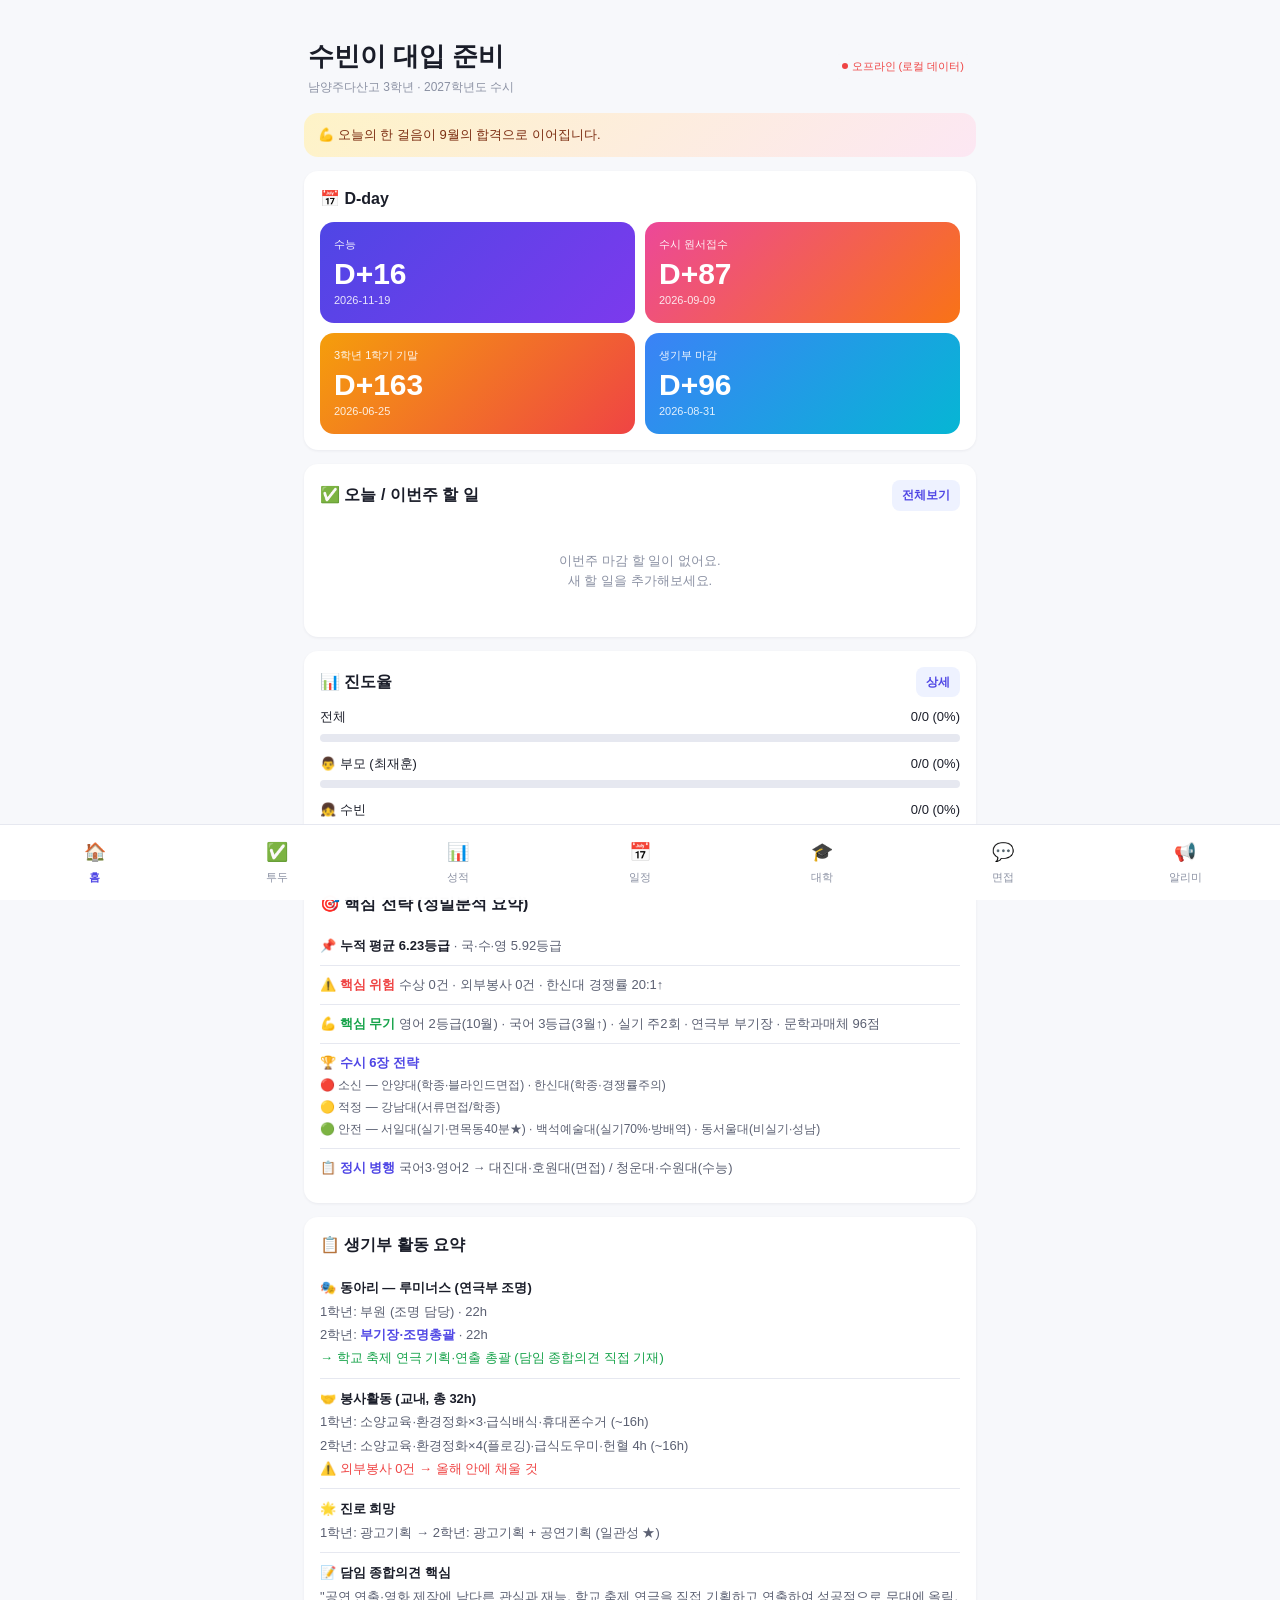
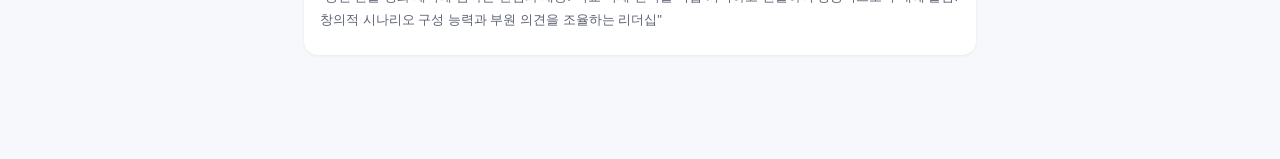
==== commit 9a7d1528: "전문대 접수기간·경쟁률 트래커 추가 (연출 관련 학과 위주) 알리미 페이지에 "전문대 경쟁률" 섹션을 토글로 추가 — 연출/공연/방송 관련 학과를 우선으로, 프로필에 맞는 다른 추" ====
--- a/index.html
+++ b/index.html
@@ -16,7 +16,7 @@
 
   <div class="card" id="supp-alert" hidden style="background:#fef2f2; border:1px solid #fecaca;">
     <div class="card-title-row">
-      <h2 style="color:#991b1b;">📢 새 추가모집 공고</h2>
+      <h2 style="color:#991b1b;">📢 새 알림</h2>
       <a href="supplementary.html" class="btn btn-soft btn-sm">확인하기</a>
     </div>
     <div id="supp-alert-body" style="font-size:13px; color:#7f1d1d;"></div>
@@ -122,11 +122,27 @@
     const d = App.daysTo(s.foundDate);
     return d <= 0 && d >= -1;
   });
+
+  // 전문대 접수중 알림 (연출 관련 학과가 지금 접수기간이면 표시)
+  const comp = await App.load('competition');
+  const openComp = (comp || []).filter(c => c.status === '접수중');
+
+  const alertParts = [];
   if (newSupp.length) {
+    alertParts.push(
+      newSupp.slice(0, 3).map(s => `${s.university}(${s.region || '-'})`).join(', ') +
+      (newSupp.length > 3 ? ` 외 ${newSupp.length - 3}건` : '') + ' 새 추가모집 공고'
+    );
+  }
+  if (openComp.length) {
+    alertParts.push(
+      openComp.slice(0, 3).map(c => `${c.university} ${c.department || ''}`).join(', ') +
+      (openComp.length > 3 ? ` 외 ${openComp.length - 3}건` : '') + ' 지금 접수중'
+    );
+  }
+  if (alertParts.length) {
     document.getElementById('supp-alert').hidden = false;
-    document.getElementById('supp-alert-body').textContent =
-      newSupp.slice(0, 3).map(s => `${s.university}(${s.region || '-'})`).join(', ') +
-      (newSupp.length > 3 ? ` 외 ${newSupp.length - 3}건` : '') + ' 새 추가모집 공고가 올라왔어요.';
+    document.getElementById('supp-alert-body').textContent = alertParts.join(' · ');
   }
 
   // D-day
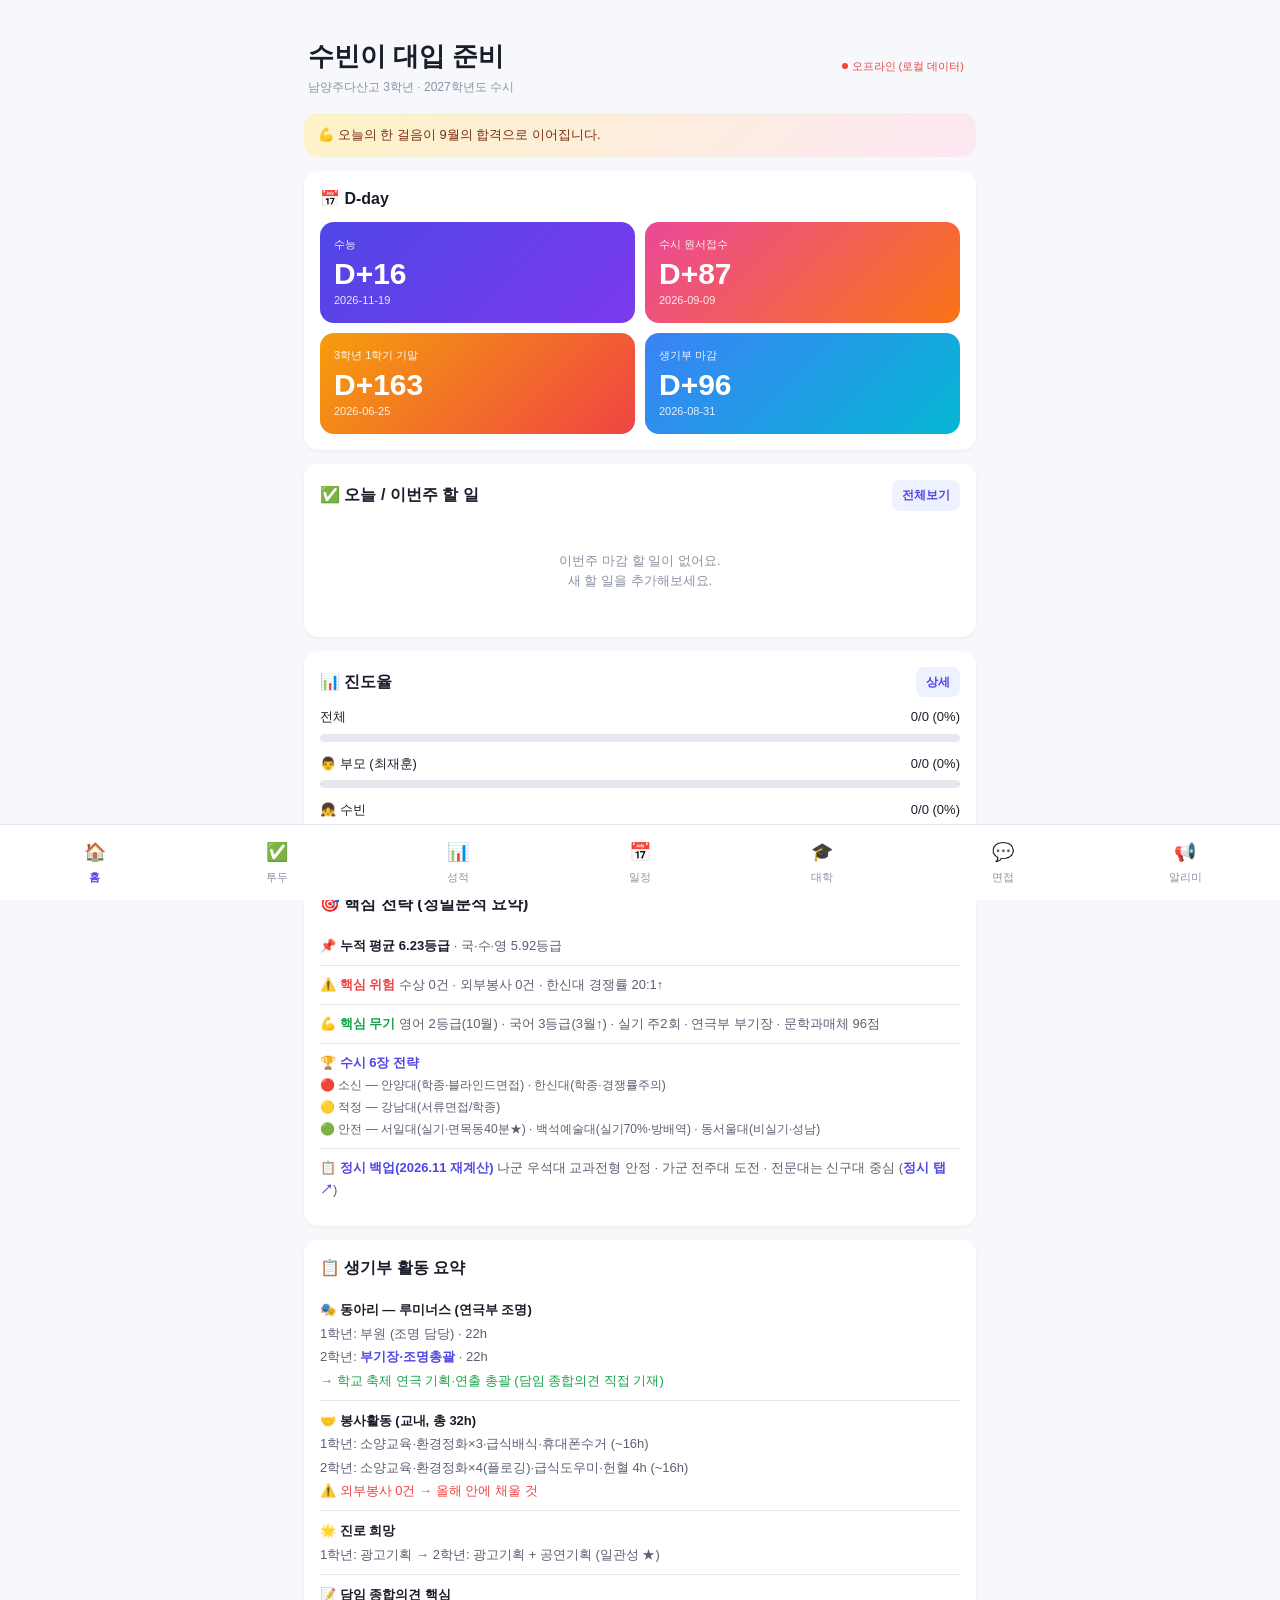
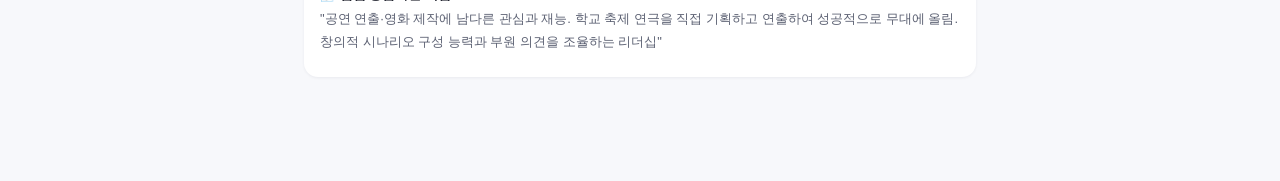
==== commit 8b9c0667: "정시 백업 전략(가/나/다/라군·전문대) 탭 추가 학기별 내신 재계산 결과를 바탕으로 우석대·전주대·신구대 등 12개 정시·전문대 후보를 universities 시트에 season" ====
--- a/index.html
+++ b/index.html
@@ -64,7 +64,7 @@
         🟢 안전 — 서일대(실기·면목동40분★) · 백석예술대(실기70%·방배역) · 동서울대(비실기·성남)</span>
       </div>
       <div style="padding:8px 0;">
-        <strong style="color:var(--c-primary);">📋 정시 병행</strong> 국어3·영어2 → 대진대·호원대(면접) / 청운대·수원대(수능)
+        <strong style="color:var(--c-primary);">📋 정시 백업(2026.11 재계산)</strong> 나군 우석대 교과전형 안정 · 가군 전주대 도전 · 전문대는 신구대 중심 (<a href="universities.html" style="color:var(--c-primary); font-weight:600;">정시 탭 ↗</a>)
       </div>
     </div>
   </div>
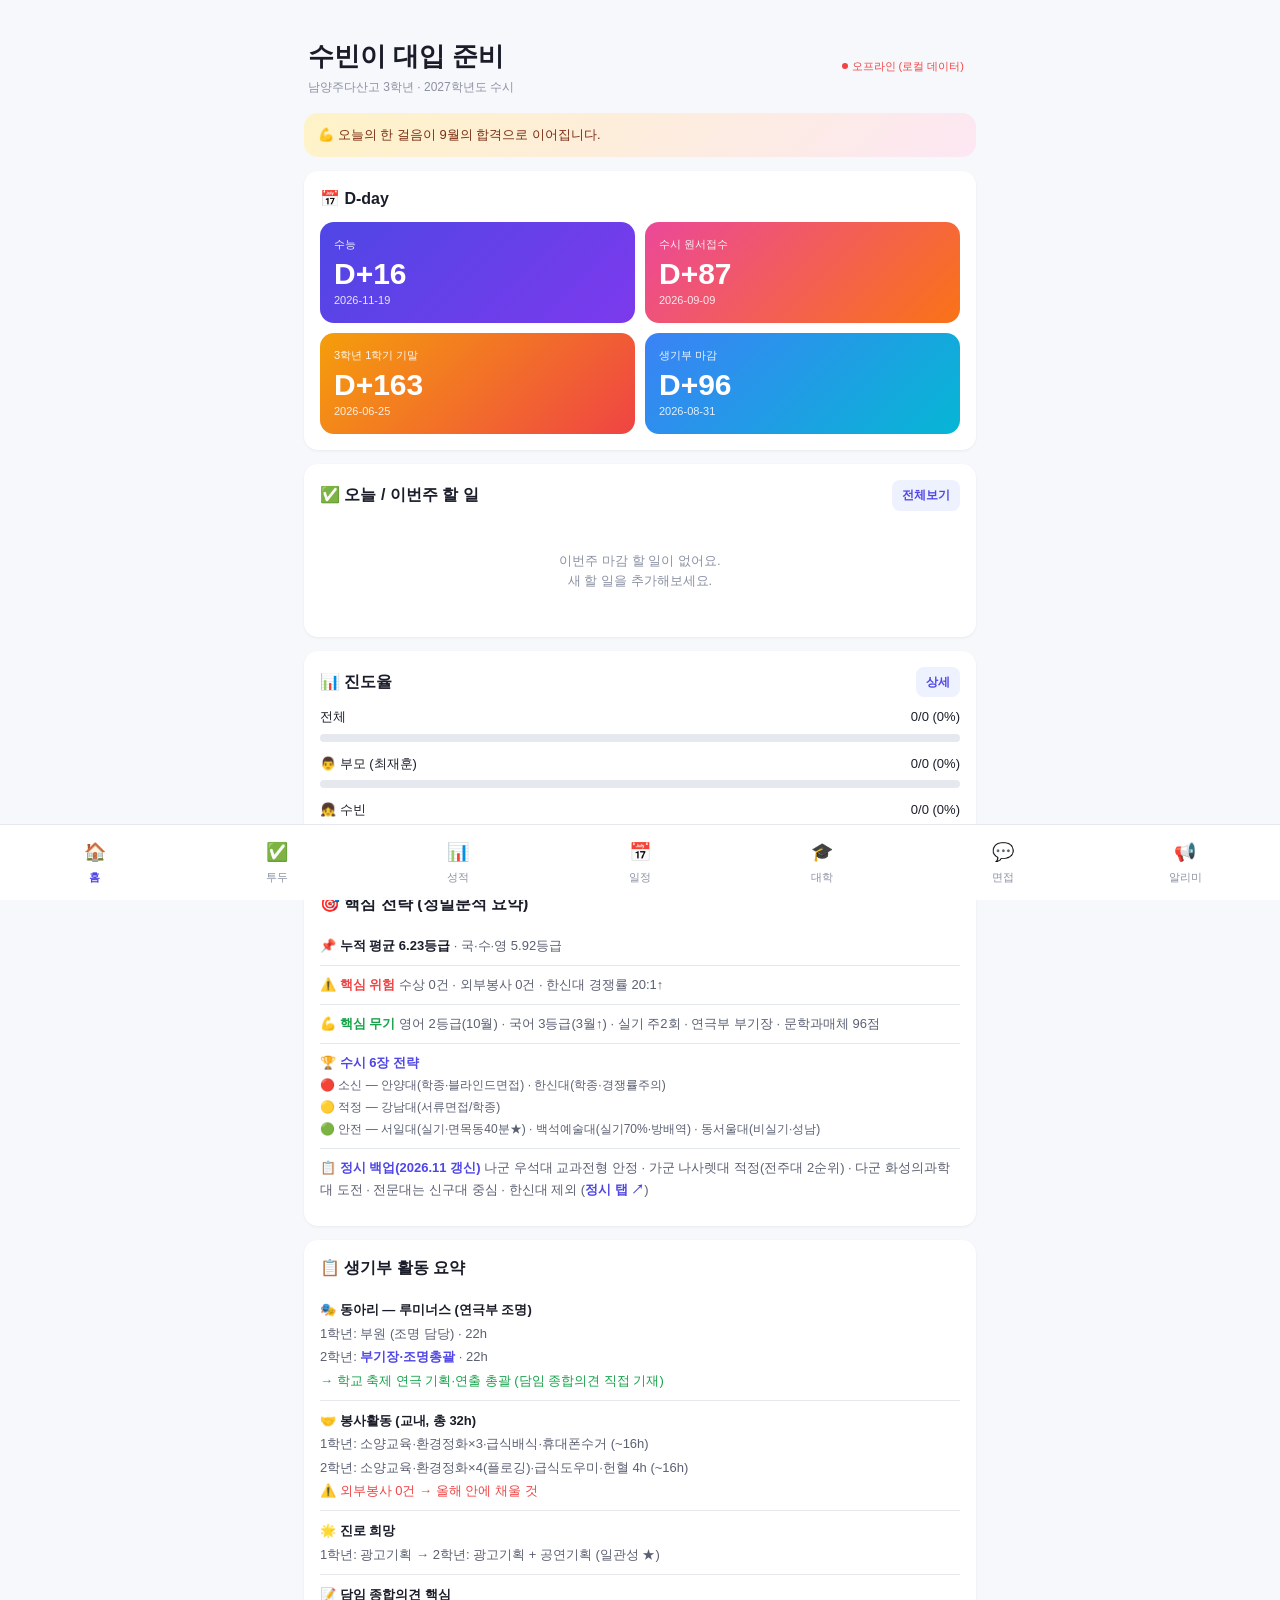
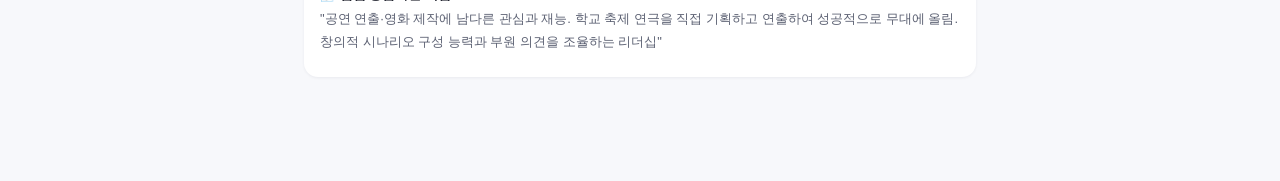
==== commit 2b667031: "정시 백업 전략 갱신: 한신대 제외, 화성의과학대·나사렛대 추가 한신대는 5년치 입결이 모두 수빈 점수보다 높아 제외하고, 나사렛대(가군 1순위)·화성의과학대 2개 학과(다군 도전" ====
--- a/index.html
+++ b/index.html
@@ -64,7 +64,7 @@
         🟢 안전 — 서일대(실기·면목동40분★) · 백석예술대(실기70%·방배역) · 동서울대(비실기·성남)</span>
       </div>
       <div style="padding:8px 0;">
-        <strong style="color:var(--c-primary);">📋 정시 백업(2026.11 재계산)</strong> 나군 우석대 교과전형 안정 · 가군 전주대 도전 · 전문대는 신구대 중심 (<a href="universities.html" style="color:var(--c-primary); font-weight:600;">정시 탭 ↗</a>)
+        <strong style="color:var(--c-primary);">📋 정시 백업(2026.11 갱신)</strong> 나군 우석대 교과전형 안정 · 가군 나사렛대 적정(전주대 2순위) · 다군 화성의과학대 도전 · 전문대는 신구대 중심 · 한신대 제외 (<a href="universities.html" style="color:var(--c-primary); font-weight:600;">정시 탭 ↗</a>)
       </div>
     </div>
   </div>
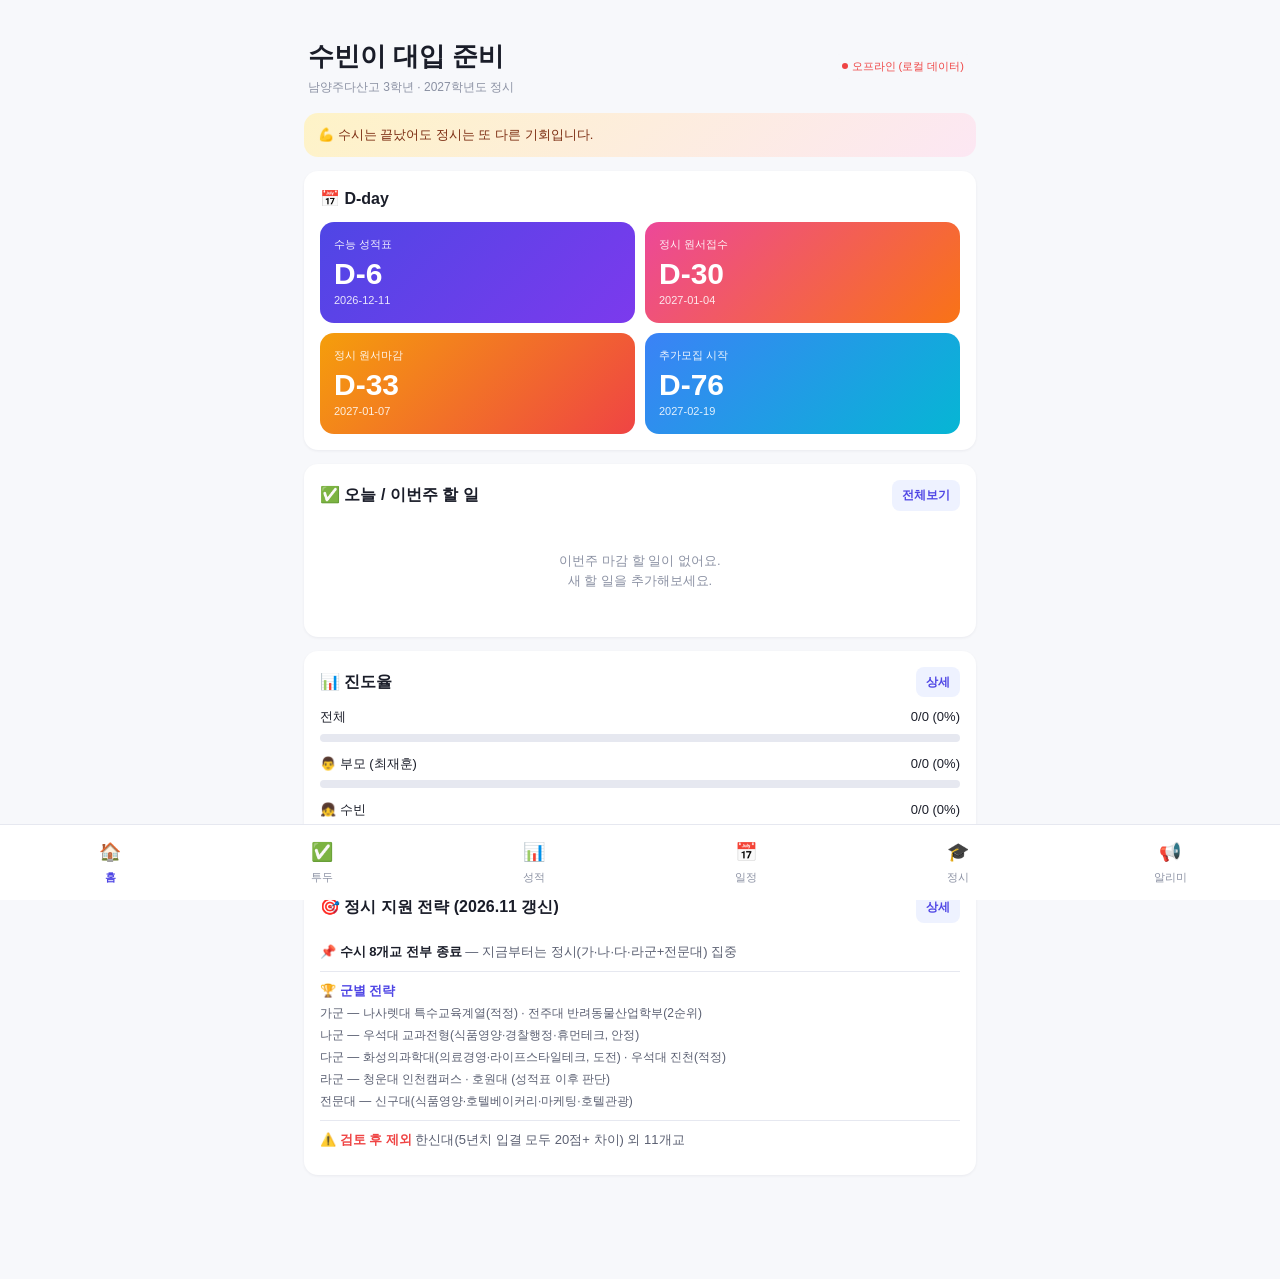
==== commit 8f1d6889: "수시 종료 → 정시 전면 개편 수시 8개교가 모두 종료되어 앱 전체를 정시(가/나/다/라군+전문대) 중심으로 재구성한다.  - 백엔드: pivotToJeongsiOnly() 추가 " ====
--- a/index.html
+++ b/index.html
@@ -45,52 +45,23 @@
 
   <div class="card">
     <div class="card-title-row">
-      <h2>🎯 핵심 전략 (정밀분석 요약)</h2>
+      <h2>🎯 정시 지원 전략 (2026.11 갱신)</h2>
+      <a href="universities.html" class="btn btn-soft btn-sm">상세</a>
     </div>
     <div style="font-size:13px; line-height:1.7; color:var(--c-text-soft);">
       <div style="padding:8px 0; border-bottom:1px solid var(--c-border);">
-        <strong style="color:var(--c-text);">📌 누적 평균 6.23등급</strong> · 국·수·영 5.92등급
+        <strong style="color:var(--c-text);">📌 수시 8개교 전부 종료</strong> — 지금부터는 정시(가·나·다·라군+전문대) 집중
       </div>
       <div style="padding:8px 0; border-bottom:1px solid var(--c-border);">
-        <strong style="color:var(--c-danger);">⚠️ 핵심 위험</strong> 수상 0건 · 외부봉사 0건 · 한신대 경쟁률 20:1↑
-      </div>
-      <div style="padding:8px 0; border-bottom:1px solid var(--c-border);">
-        <strong style="color:var(--c-success);">💪 핵심 무기</strong> 영어 2등급(10월) · 국어 3등급(3월↑) · 실기 주2회 · 연극부 부기장 · 문학과매체 96점
-      </div>
-      <div style="padding:8px 0; border-bottom:1px solid var(--c-border);">
-        <strong style="color:var(--c-primary);">🏆 수시 6장 전략</strong><br>
-        <span style="font-size:12px;">🔴 소신 — 안양대(학종·블라인드면접) · 한신대(학종·경쟁률주의)<br>
-        🟡 적정 — 강남대(서류면접/학종)<br>
-        🟢 안전 — 서일대(실기·면목동40분★) · 백석예술대(실기70%·방배역) · 동서울대(비실기·성남)</span>
+        <strong style="color:var(--c-primary);">🏆 군별 전략</strong><br>
+        <span style="font-size:12px;">가군 — 나사렛대 특수교육계열(적정) · 전주대 반려동물산업학부(2순위)<br>
+        나군 — 우석대 교과전형(식품영양·경찰행정·휴먼테크, 안정)<br>
+        다군 — 화성의과학대(의료경영·라이프스타일테크, 도전) · 우석대 진천(적정)<br>
+        라군 — 청운대 인천캠퍼스 · 호원대 (성적표 이후 판단)<br>
+        전문대 — 신구대(식품영양·호텔베이커리·마케팅·호텔관광)</span>
       </div>
       <div style="padding:8px 0;">
-        <strong style="color:var(--c-primary);">📋 정시 백업(2026.11 갱신)</strong> 나군 우석대 교과전형 안정 · 가군 나사렛대 적정(전주대 2순위) · 다군 화성의과학대 도전 · 전문대는 신구대 중심 · 한신대 제외 (<a href="universities.html" style="color:var(--c-primary); font-weight:600;">정시 탭 ↗</a>)
-      </div>
-    </div>
-  </div>
-
-  <div class="card">
-    <h2>📋 생기부 활동 요약</h2>
-    <div style="font-size:13px; line-height:1.8; color:var(--c-text-soft);">
-      <div style="padding:8px 0; border-bottom:1px solid var(--c-border);">
-        <strong style="color:var(--c-text);">🎭 동아리 — 루미너스 (연극부 조명)</strong><br>
-        1학년: 부원 (조명 담당) · 22h<br>
-        2학년: <span style="color:var(--c-primary); font-weight:600;">부기장·조명총괄</span> · 22h<br>
-        <span style="color:var(--c-success);">→ 학교 축제 연극 기획·연출 총괄 (담임 종합의견 직접 기재)</span>
-      </div>
-      <div style="padding:8px 0; border-bottom:1px solid var(--c-border);">
-        <strong style="color:var(--c-text);">🤝 봉사활동 (교내, 총 32h)</strong><br>
-        1학년: 소양교육·환경정화×3·급식배식·휴대폰수거 (~16h)<br>
-        2학년: 소양교육·환경정화×4(플로깅)·급식도우미·헌혈 4h (~16h)<br>
-        <span style="color:var(--c-danger);">⚠️ 외부봉사 0건 → 올해 안에 채울 것</span>
-      </div>
-      <div style="padding:8px 0; border-bottom:1px solid var(--c-border);">
-        <strong style="color:var(--c-text);">🌟 진로 희망</strong><br>
-        1학년: 광고기획 → 2학년: 광고기획 + 공연기획 (일관성 ★)
-      </div>
-      <div style="padding:8px 0;">
-        <strong style="color:var(--c-text);">📝 담임 종합의견 핵심</strong><br>
-        "공연 연출·영화 제작에 남다른 관심과 재능. 학교 축제 연극을 직접 기획하고 연출하여 성공적으로 무대에 올림. 창의적 시나리오 구성 능력과 부원 의견을 조율하는 리더십"
+        <strong style="color:var(--c-danger);">⚠️ 검토 후 제외</strong> 한신대(5년치 입결 모두 20점+ 차이) 외 11개교
       </div>
     </div>
   </div>
@@ -101,16 +72,16 @@
 <script src="js/app.js"></script>
 <script>
 (async function() {
-  App.renderHeader('수빈이 대입 준비', '남양주다산고 3학년 · 2027학년도 수시');
+  App.renderHeader('수빈이 대입 준비', '남양주다산고 3학년 · 2027학년도 정시');
   App.renderTabbar('home');
 
   // 동기부여 메시지
   const motivates = [
-    '💪 오늘의 한 걸음이 9월의 합격으로 이어집니다.',
-    '🌱 6등급도 진로 스토리가 있으면 충분합니다.',
+    '💪 수시는 끝났어도 정시는 또 다른 기회입니다.',
+    '🌱 6등급도 지원 전략이 있으면 충분합니다.',
     '✨ 엄마·아빠가 함께 가는 길이에요. 혼자가 아닙니다.',
-    '🎯 면접이 곧 자소서. 준비된 만큼 보입니다.',
-    '📚 어제보다 한 줄만 더 — 그게 기적의 시작.'
+    '🎯 가·나·다·라군, 한 곳씩 차분히 확정해봅시다.',
+    '📚 성적표가 나오면 전략을 한 번 더 다듬으면 됩니다.'
   ];
   document.getElementById('motivate').textContent =
     motivates[new Date().getDate() % motivates.length];
@@ -123,34 +94,19 @@
     return d <= 0 && d >= -1;
   });
 
-  // 전문대 접수중 알림 (연출 관련 학과가 지금 접수기간이면 표시)
-  const comp = await App.load('competition');
-  const openComp = (comp || []).filter(c => c.status === '접수중');
-
-  const alertParts = [];
   if (newSupp.length) {
-    alertParts.push(
+    document.getElementById('supp-alert').hidden = false;
+    document.getElementById('supp-alert-body').textContent =
       newSupp.slice(0, 3).map(s => `${s.university}(${s.region || '-'})`).join(', ') +
-      (newSupp.length > 3 ? ` 외 ${newSupp.length - 3}건` : '') + ' 새 추가모집 공고'
-    );
-  }
-  if (openComp.length) {
-    alertParts.push(
-      openComp.slice(0, 3).map(c => `${c.university} ${c.department || ''}`).join(', ') +
-      (openComp.length > 3 ? ` 외 ${openComp.length - 3}건` : '') + ' 지금 접수중'
-    );
-  }
-  if (alertParts.length) {
-    document.getElementById('supp-alert').hidden = false;
-    document.getElementById('supp-alert-body').textContent = alertParts.join(' · ');
+      (newSupp.length > 3 ? ` 외 ${newSupp.length - 3}건` : '') + ' 새 추가모집 공고';
   }
 
-  // D-day
+  // D-day (수시 종료, 2026.11 이후 정시 중심)
   const ddays = [
-    { lbl: '수능', date: CONFIG.EXAM_DATE, cls: 'dday' },
-    { lbl: '수시 원서접수', date: CONFIG.WONSEO_DATE, cls: 'dday alt' },
-    { lbl: '3학년 1학기 기말', date: CONFIG.GIMAL_DATE, cls: 'dday warn' },
-    { lbl: '생기부 마감', date: CONFIG.SAENGGIBU_DEADLINE, cls: 'dday cool' }
+    { lbl: '수능 성적표', date: CONFIG.SEONGJEOKPYO_DATE, cls: 'dday' },
+    { lbl: '정시 원서접수', date: CONFIG.JEONGSI_WONSEO_DATE, cls: 'dday alt' },
+    { lbl: '정시 원서마감', date: CONFIG.JEONGSI_MAGAM_DATE, cls: 'dday warn' },
+    { lbl: '추가모집 시작', date: CONFIG.ADDGROUP_DATE, cls: 'dday cool' }
   ];
   document.getElementById('dday-grid').innerHTML = ddays.map(d => {
     const n = App.daysTo(d.date);
